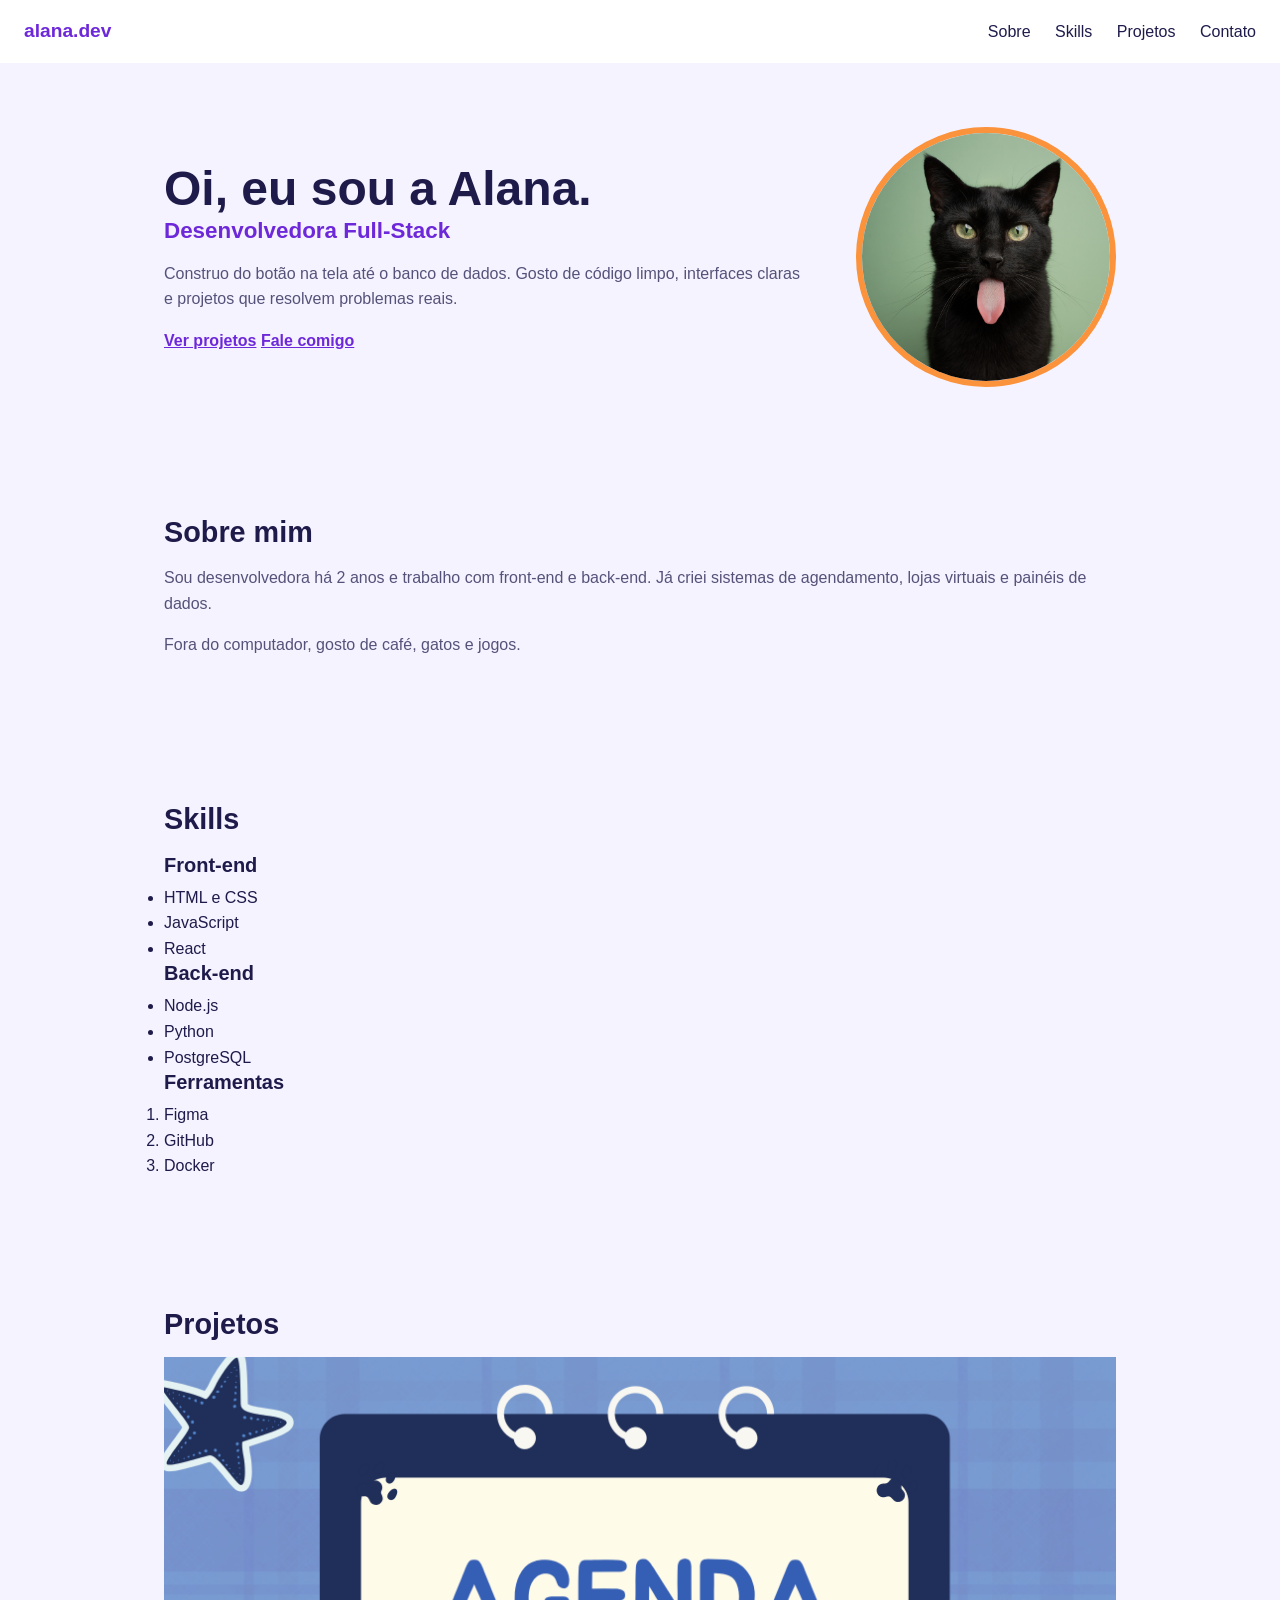
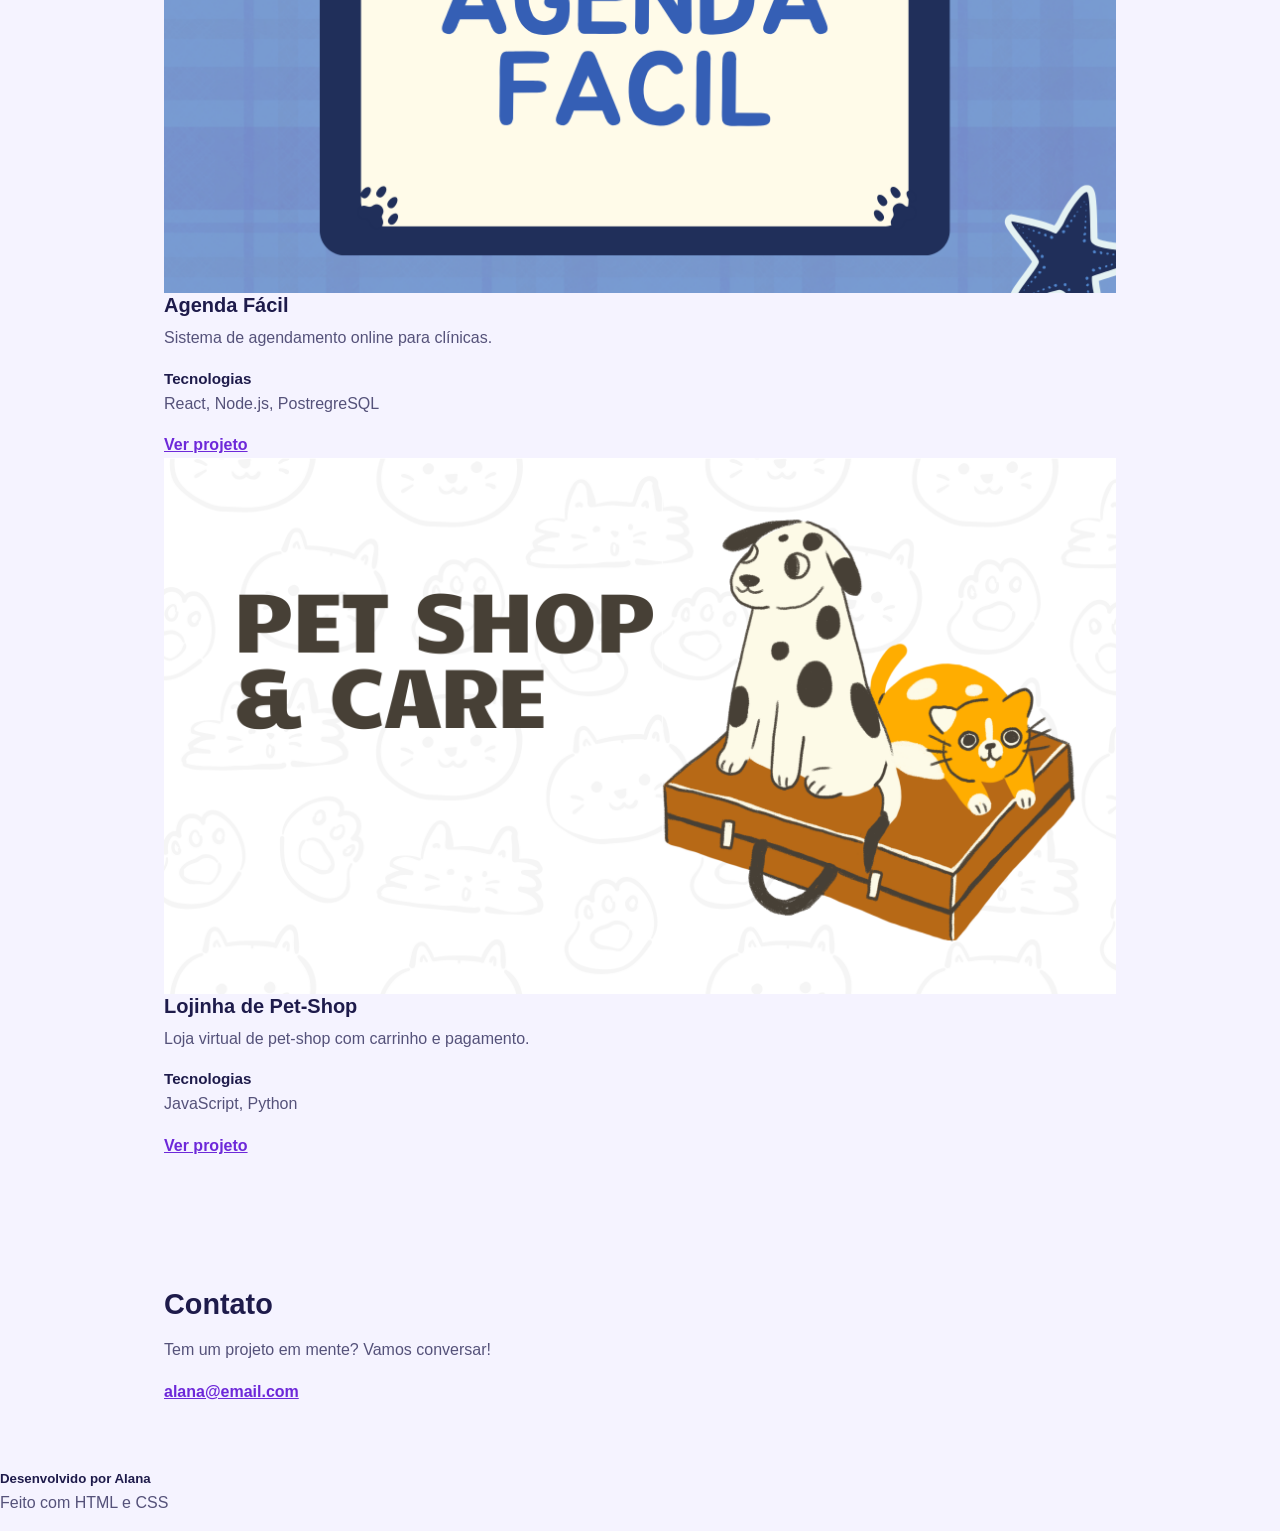
==== index.html @ ad45f24c "Add files via upload" ====
<!DOCTYPE html>
<html lang="pt-BR">
<head>
    <meta charset="UTF-8">
    <meta name="viewport" content="width=device-width, initial-scale=1.0">
    <title>Alana | Desenvolvedora Full-Stack</title>
    <link rel="stylesheet" href="style.css">
</head>
<body>
    <header class="topo">
        <a class="logo" href="#inicio">alana.dev</a>
        <nav>
            <a href="#sobre">Sobre</a>
            <a href="#skills">Skills</a>
            <a href="#projetos">Projetos</a>
            <a href="#contato">Contato</a>
        </nav>
    </header>

    <main>
        <section id="inicio" class="container hero">
            <div class="hero-texto">
                <h1>Oi, eu sou a Alana.</h1>
                <h2>Desenvolvedora Full-Stack</h2>
                <p>Construo do botão na tela até o banco de dados. Gosto de código limpo, interfaces claras e projetos que resolvem problemas reais.</p>
                <a class="botao" href="#projetos">Ver projetos</a>
                <a class="botao botao-claro" href="#contato">Fale comigo</a>
            </div>
            <img class="foto" src="imgs/gato.png" alt="Foto da Alana">
        </section>
        <section id="sobre" class="container">
            <h2>Sobre mim</h2>
            <p>Sou desenvolvedora há 2 anos e trabalho com front-end e back-end. 
                Já criei sistemas de agendamento, lojas virtuais e painéis de dados.</p>
            <p>Fora do computador, gosto de café, gatos e jogos.</p>
        </section>
        <section id="skills" class="container">
            <h2>Skills</h2>
            <div class="colunas">
                <div class="cartao">
                    <h3>Front-end</h3>
                    <ul>
                        <li>HTML e CSS</li>
                        <li>JavaScript</li>
                        <li>React</li>
                    </ul>
                </div>
                <div class="cartao">
                    <h3>Back-end</h3>
                    <ul>
                        <li>Node.js</li>
                        <li>Python</li>
                        <li>PostgreSQL</li>
                    </ul>
                </div>
                <div class="cartao">
                    <h3>Ferramentas</h3>
                    <ol>
                        <li>Figma</li>
                        <li>GitHub</li>
                        <li>Docker</li>
                    </ol>
                </div>
            </div>
        </section>
        <section id="projetos" class="container">
            <h2>Projetos</h2>
            <div class="colunas">
                <div class="cartao">
                    <img src="imgs/agenda-facil.png" alt="Imagem do projeto agenda fácil">
                    <h3>Agenda Fácil</h3>
                    <p>Sistema de agendamento online para clínicas.</p>
                    <h4>Tecnologias</h4>
                    <p>React, Node.js, PostregreSQL</p>
                    <a href="#">Ver projeto</a>
                </div>
                <div class="cartao">
                    <img src="imgs/pet-shop.png" alt="Imagem do projeto pet-shop">
                    <h3>Lojinha de Pet-Shop</h3>
                    <p>Loja virtual de pet-shop com carrinho e pagamento.</p>
                    <h4>Tecnologias</h4>
                    <p>JavaScript, Python</p>
                    <a href="#">Ver projeto</a>
                </div>
            </div>
        </section>
        <section id="contato" class="container">
            <h2>Contato</h2>
            <p>Tem um projeto em mente? Vamos conversar!</p>
            <a class="botao" href="mailto:alana@email.com">alana@email.com</a>
        </section>
        <footer class="rodape">
            <h5>Desenvolvido por Alana</h5>
            <p>Feito com HTML e CSS</p>
        </footer>
    </main> 
</body>
</html>
---- style.css ----
:root {
    --fundo: #f5f3ff;
    --superficie: #ffff;
    --texto: #1e1b4b;
    --texto-suave: #55527a;
    --primaria: #6d28d9;
    --primaria-escura: #5b21b6;
    --destaque: #fb923c;
    --raio: 16px;
    --sombra: 0 8px 24px rgba(109, 40, 217, 0.12);
}

* {
    box-sizing: border-box;
    margin: 0;
    padding: 0;
}

html {
    scroll-behavior: smooth;
}

body {
    background-color: var(--fundo);
    font-family: "Segoe UI", sans-serif;
    line-height: 1.6;
    color: var(--texto);
}

h1, h2, h3 {
    line-height: 1.2;
}

h1 {
    font-size: 3rem;
}

h2 {
    font-size: 1.8rem;
    margin-bottom: 1rem;
}

h3 {
    font-size: 1.25rem;
    margin-bottom: 0.5rem;
}

h4 {
    font-size: 0.95rem;
    margin-top: 0.75rem;
}

p {
    color: var(--texto-suave);
    margin-bottom: 1rem;
}

a {
    color: var(--primaria);
    font-weight: 600;
}

img {
    max-width: 100%;
    display: block;
}

.container {
    max-width: 1000px;
    margin: 0 auto;
    padding: 4rem 1.5rem;
}

.topo {
    display: flex;
    justify-content: space-between;
    align-items: center;
    padding: 1rem 1.5rem;
    background-color: var(--superficie);
    position: sticky;
    top: 0;
}

.logo {
    text-decoration: none;
    font-size: 1.2rem;
    font-weight: 700;
}

.topo nav a {
    text-decoration: none;
    margin-left: 1.25rem;
    color: var(--texto);
    font-weight: 500;
}

.topo nav a:hover {
    color: var(--primaria);
}

.hero {
    display: flex;
    align-items: center;
    gap: 3rem;
}

.hero h2 {
    color: var(--primaria);
    font-size: 1.4rem;
}

.foto {
    width: 260px;
    height: 260px;
    object-fit: cover;
    border-radius: 50%;
    border: 6px solid var(--destaque);
}
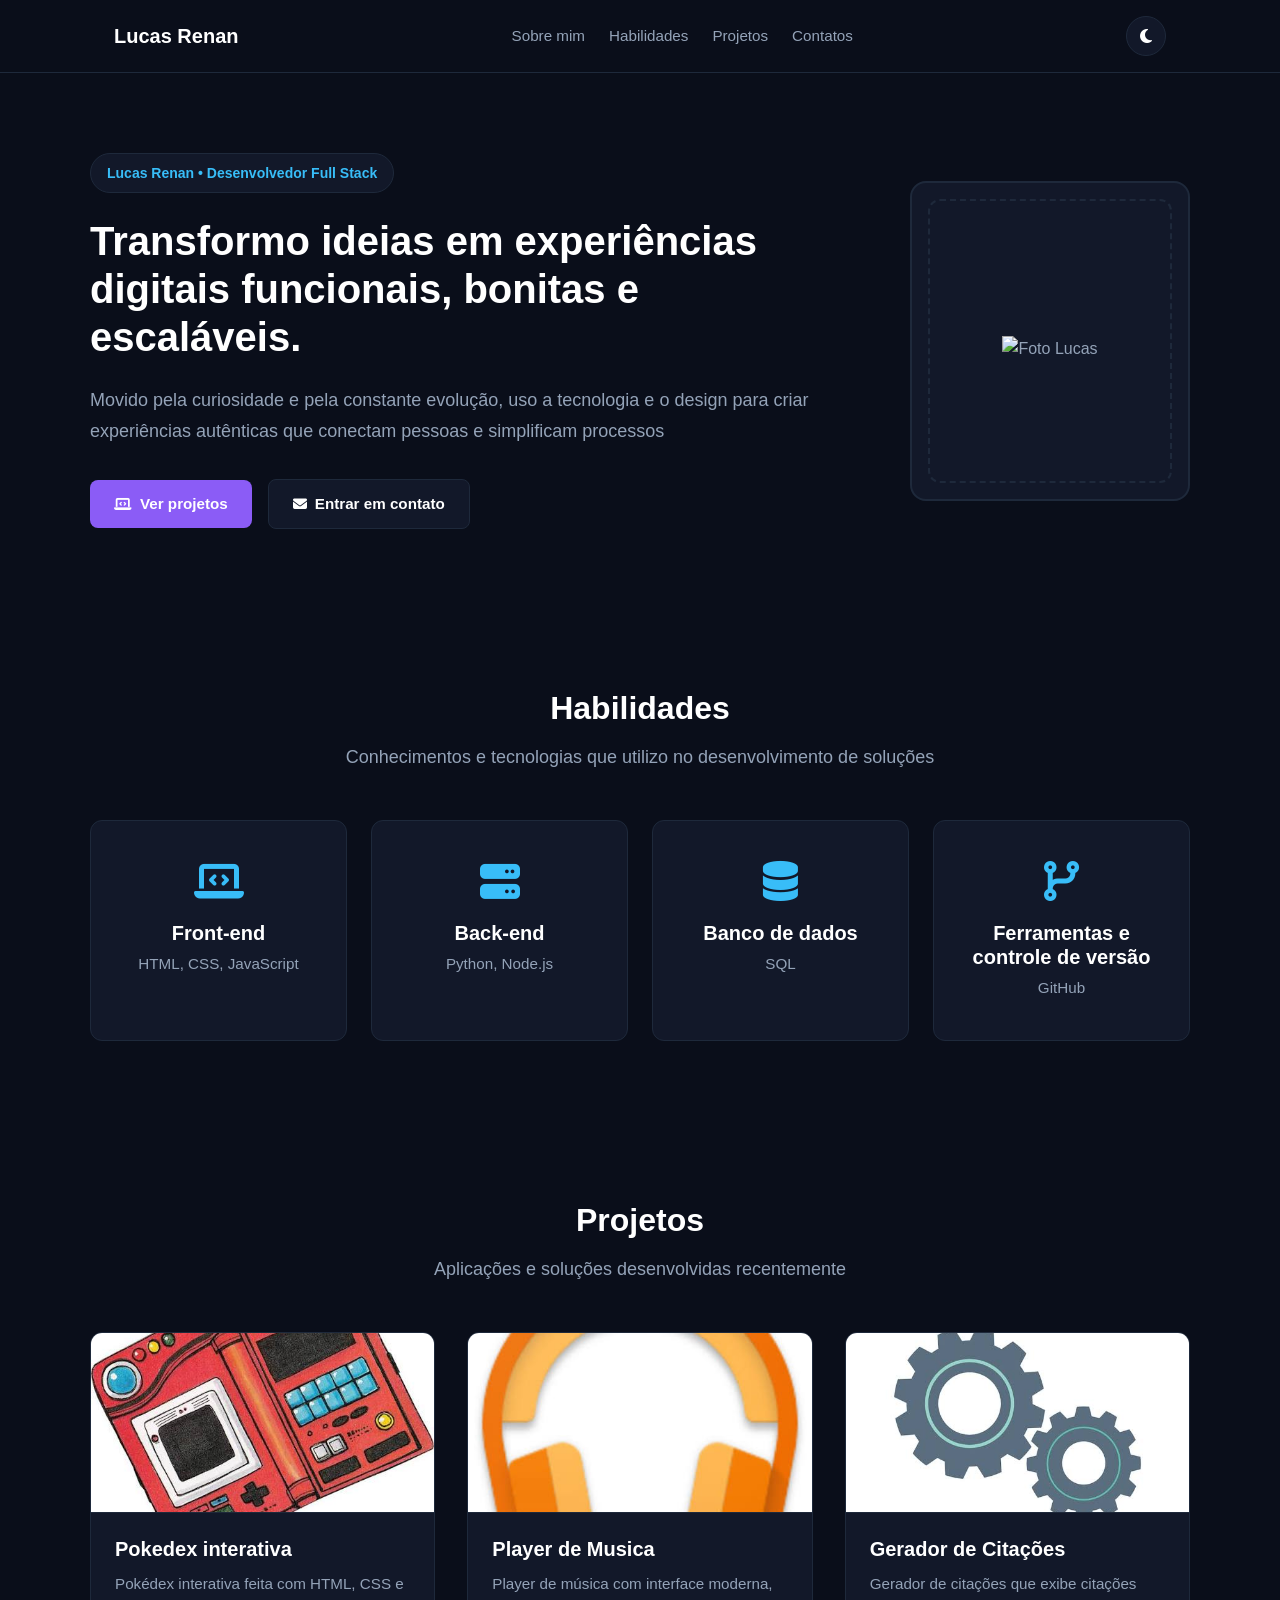
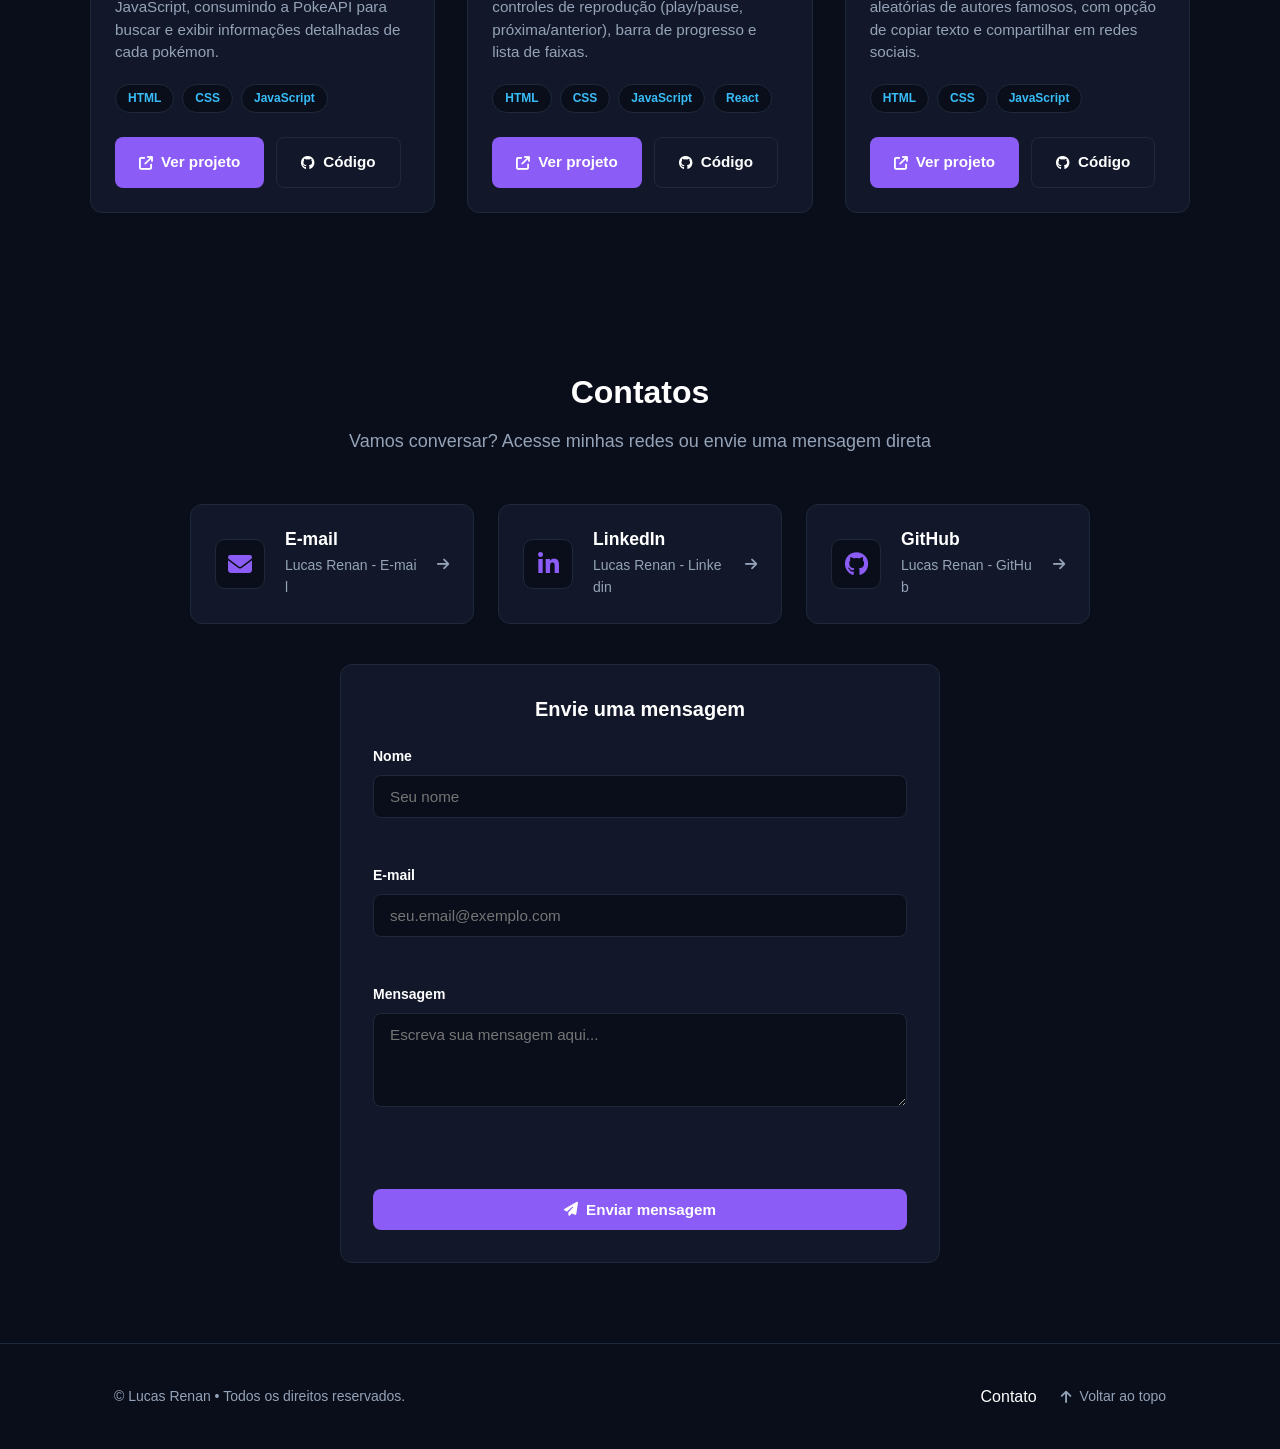
==== commit 3dd6b893: "Add files via upload" ====
--- a/index.html
+++ b/index.html
@@ -1,98 +1,234 @@
-<!DOCTYPE html>
-<html lang="pt-BR">
-<head>
-    <meta charset="UTF-8">
-    <meta name="viewport" content="width=device-width, initial-scale=1.0">
-    <title>Alana | Desenvolvedora Full-Stack</title>
-    <link rel="stylesheet" href="style.css">
-</head>
-<body>
-    <header class="topo">
-        <a class="logo" href="#inicio">alana.dev</a>
-        <nav>
-            <a href="#sobre">Sobre</a>
-            <a href="#skills">Skills</a>
-            <a href="#projetos">Projetos</a>
-            <a href="#contato">Contato</a>
-        </nav>
-    </header>
-
-    <main>
-        <section id="inicio" class="container hero">
-            <div class="hero-texto">
-                <h1>Oi, eu sou a Alana.</h1>
-                <h2>Desenvolvedora Full-Stack</h2>
-                <p>Construo do botão na tela até o banco de dados. Gosto de código limpo, interfaces claras e projetos que resolvem problemas reais.</p>
-                <a class="botao" href="#projetos">Ver projetos</a>
-                <a class="botao botao-claro" href="#contato">Fale comigo</a>
-            </div>
-            <img class="foto" src="imgs/gato.png" alt="Foto da Alana">
-        </section>
-        <section id="sobre" class="container">
-            <h2>Sobre mim</h2>
-            <p>Sou desenvolvedora há 2 anos e trabalho com front-end e back-end. 
-                Já criei sistemas de agendamento, lojas virtuais e painéis de dados.</p>
-            <p>Fora do computador, gosto de café, gatos e jogos.</p>
-        </section>
-        <section id="skills" class="container">
-            <h2>Skills</h2>
-            <div class="colunas">
-                <div class="cartao">
-                    <h3>Front-end</h3>
-                    <ul>
-                        <li>HTML e CSS</li>
-                        <li>JavaScript</li>
-                        <li>React</li>
-                    </ul>
-                </div>
-                <div class="cartao">
-                    <h3>Back-end</h3>
-                    <ul>
-                        <li>Node.js</li>
-                        <li>Python</li>
-                        <li>PostgreSQL</li>
-                    </ul>
-                </div>
-                <div class="cartao">
-                    <h3>Ferramentas</h3>
-                    <ol>
-                        <li>Figma</li>
-                        <li>GitHub</li>
-                        <li>Docker</li>
-                    </ol>
-                </div>
-            </div>
-        </section>
-        <section id="projetos" class="container">
-            <h2>Projetos</h2>
-            <div class="colunas">
-                <div class="cartao">
-                    <img src="imgs/agenda-facil.png" alt="Imagem do projeto agenda fácil">
-                    <h3>Agenda Fácil</h3>
-                    <p>Sistema de agendamento online para clínicas.</p>
-                    <h4>Tecnologias</h4>
-                    <p>React, Node.js, PostregreSQL</p>
-                    <a href="#">Ver projeto</a>
-                </div>
-                <div class="cartao">
-                    <img src="imgs/pet-shop.png" alt="Imagem do projeto pet-shop">
-                    <h3>Lojinha de Pet-Shop</h3>
-                    <p>Loja virtual de pet-shop com carrinho e pagamento.</p>
-                    <h4>Tecnologias</h4>
-                    <p>JavaScript, Python</p>
-                    <a href="#">Ver projeto</a>
-                </div>
-            </div>
-        </section>
-        <section id="contato" class="container">
-            <h2>Contato</h2>
-            <p>Tem um projeto em mente? Vamos conversar!</p>
-            <a class="botao" href="mailto:alana@email.com">alana@email.com</a>
-        </section>
-        <footer class="rodape">
-            <h5>Desenvolvido por Alana</h5>
-            <p>Feito com HTML e CSS</p>
-        </footer>
-    </main> 
-</body>
+<!DOCTYPE html>
+<html lang="pt-BR">
+
+<head>
+    <meta charset="UTF-8">
+    <meta name="viewport" content="width=device-width, initial-scale=1.0">
+    <title>Lucas Renan | Portfólio</title>
+
+    <!-- Fontes do Google: Space Grotesk (títulos) e Inter (textos) -->
+    <link rel="preconnect" href="https://fonts.googleapis.com">
+    <link rel="preconnect" href="https://fonts.gstatic.com" crossorigin>
+    <link
+        href="https://fonts.googleapis.com/css2?family=Inter:wght@400;500;600;700&family=Space+Grotesk:wght@500;600;700&display=swap"
+        rel="stylesheet">
+
+    <!-- Ícones do Font Awesome -->
+    <link rel="stylesheet" href="https://cdnjs.cloudflare.com/ajax/libs/font-awesome/6.5.1/css/all.min.css">
+
+    <!-- Folha de estilos -->
+    <link rel="stylesheet" href="style.css">
+</head>
+
+<body>
+    <!-- Cabeçalho fixo com navegação -->
+    <header class="cabecalho">
+        <nav class="navegacao container">
+            <a href="#" class="logo-link">Lucas Renan</a>
+
+            <div class="menu-navegacao" id="menu-navegacao">
+                <ul class="lista-links">
+                    <li><a href="#sobre-mim" class="item-link">Sobre mim</a></li>
+                    <li><a href="#habilidades" class="item-link">Habilidades</a></li>
+                    <li><a href="#projetos" class="item-link">Projetos</a></li>
+                    <li><a href="#contatos" class="item-link">Contatos</a></li>
+                </ul>
+            </div>
+
+            <div class="controles-cabecalho">
+                <!-- Botão de alternar tema claro e escuro -->
+                <button id="botao-tema" class="botao-tema" aria-label="Alternar tema">
+                    <i class="fa-solid fa-moon icone-tema"></i>
+                </button>
+
+                <!-- Botão de menu para celular -->
+                <button id="botao-menu" class="botao-menu" aria-label="Abrir menu de navegação">
+                    <i class="fa-solid fa-bars icone-menu"></i>
+                </button>
+            </div>
+        </nav>
+    </header>
+
+    <!-- Conteúdo principal da página -->
+    <main class="conteudo-principal">
+        <!-- Seção Sobre mim (com a frase principal no topo) -->
+        <section id="sobre-mim" class="secao container">
+            <div class="apresentacao">
+                <div class="apresentacao-texto">
+                    <span class="etiqueta-area">Lucas Renan &bull; Desenvolvedor Full Stack</span>
+                    <h1 class="titulo-principal">Transformo ideias em experiências digitais funcionais, bonitas e
+                        escaláveis.</h1>
+                    <p class="apresentacao-descricao">Movido pela curiosidade e pela constante evolução, uso a
+                        tecnologia e o design para criar experiências autênticas que conectam pessoas e simplificam
+                        processos</p>
+
+                    <div class="grupo-botoes">
+                        <a href="#projetos" class="botao botao-primario">
+                            <i class="fa-solid fa-laptop-code icone-botao"></i>
+                            Ver projetos
+                        </a>
+                        <a href="#contatos" class="botao botao-secundario">
+                            <i class="fa-solid fa-envelope icone-botao"></i>
+                            Entrar em contato
+                        </a>
+                    </div>
+                </div>
+
+                <div class="apresentacao-visual">
+                    <div class="moldura-foto">
+                        <div class="foto-placeholder">
+                            <i class=""></i>
+                            <img class="foto" src="img/eu.jpg" alt="Foto Lucas" />
+                        </div>
+                    </div>
+                </div>
+            </div>
+        </section>
+
+        <!-- Seção Habilidades -->
+        <section id="habilidades" class="secao container">
+            <div class="cabecalho-secao">
+                <h2 class="titulo-secao">Habilidades</h2>
+                <p class="subtitulo-secao">Conhecimentos e tecnologias que utilizo no desenvolvimento de soluções</p>
+            </div>
+
+            <div class="grade-habilidades">
+                <article class="cartao-habilidade">
+                    <i class="fa-solid fa-laptop-code icone-habilidade"></i>
+                    <h3 class="titulo-habilidade">Front-end</h3>
+                    <p class="descricao-habilidade">HTML, CSS, JavaScript</p>
+                </article>
+
+                <article class="cartao-habilidade">
+                    <i class="fa-solid fa-server icone-habilidade"></i>
+                    <h3 class="titulo-habilidade">Back-end</h3>
+                    <p class="descricao-habilidade">Python, Node.js</p>
+                </article>
+
+                <article class="cartao-habilidade">
+                    <i class="fa-solid fa-database icone-habilidade"></i>
+                    <h3 class="titulo-habilidade">Banco de dados</h3>
+                    <p class="descricao-habilidade">SQL</p>
+                </article>
+
+                <article class="cartao-habilidade">
+                    <i class="fa-solid fa-code-branch icone-habilidade"></i>
+                    <h3 class="titulo-habilidade">Ferramentas e controle de versão</h3>
+                    <p class="descricao-habilidade">GitHub</p>
+                </article>
+            </div>
+        </section>
+
+        <!-- Seção Projetos -->
+        <section id="projetos" class="secao container">
+            <div class="cabecalho-secao">
+                <h2 class="titulo-secao">Projetos</h2>
+                <p class="subtitulo-secao">Aplicações e soluções desenvolvidas recentemente</p>
+            </div>
+
+            <!-- Grade de projetos preenchida dinamicamente pelo JavaScript -->
+            <div class="grade-projetos" id="grade-projetos"></div>
+        </section>
+
+        <!-- Seção Contatos -->
+        <section id="contatos" class="secao container">
+            <div class="cabecalho-secao">
+                <h2 class="titulo-secao">Contatos</h2>
+                <p class="subtitulo-secao">Vamos conversar? Acesse minhas redes ou envie uma mensagem direta</p>
+            </div>
+
+            <!-- Cartões com links de contato -->
+            <div class="grade-contatos">
+                <!-- E-mail -->
+                <a href="lucasrenanrp@gmail.com" class="cartao-contato">
+                    <div class="icone-contato">
+                        <i class="fa-solid fa-envelope"></i>
+                    </div>
+                    <div class="info-contato">
+                        <h3 class="titulo-contato">E-mail</h3>
+                        <p class="texto-contato">Lucas Renan - E-mail</p>
+                    </div>
+                    <i class="fa-solid fa-arrow-right seta-contato"></i>
+                </a>
+
+                <!-- LinkedIn -->
+                <a href="https://www.linkedin.com/in/lucas-renan-801167367/" target="_blank" rel="noopener noreferrer"
+                    class="cartao-contato">
+                    <div class="icone-contato">
+                        <i class="fa-brands fa-linkedin-in"></i>
+                    </div>
+                    <div class="info-contato">
+                        <h3 class="titulo-contato">LinkedIn</h3>
+                        <p class="texto-contato">Lucas Renan - Linkedin</p>
+                    </div>
+                    <i class="fa-solid fa-arrow-right seta-contato"></i>
+                </a>
+
+                <!-- GitHub -->
+                <a href="https://github.com/lucasrenanrp" target="_blank" rel="noopener noreferrer"
+                    class="cartao-contato">
+                    <div class="icone-contato">
+                        <i class="fa-brands fa-github"></i>
+                    </div>
+                    <div class="info-contato">
+                        <h3 class="titulo-contato">GitHub</h3>
+                        <p class="texto-contato">Lucas Renan - GitHub</p>
+                    </div>
+                    <i class="fa-solid fa-arrow-right seta-contato"></i>
+                </a>
+            </div>
+
+            <!-- Formulário de contato com validação no JavaScript -->
+            <form id="formulario-contato" class="formulario-contato" novalidate>
+                <h3 class="titulo-formulario">Envie uma mensagem</h3>
+
+                <div class="campo-grupo">
+                    <label for="campo-nome" class="rotulo-campo">Nome</label>
+                    <input type="text" id="campo-nome" class="campo-texto" placeholder="Seu nome" minlength="3" required>
+                    <span id="erro-nome" class="texto-erro"></span>
+                </div>
+
+                <div class="campo-grupo">
+                    <label for="campo-email" class="rotulo-campo">E-mail</label>
+                    <input type="email" id="campo-email" class="campo-texto" placeholder="seu.email@exemplo.com"
+                        required>
+                    <span id="erro-email" class="texto-erro"></span>
+                </div>
+
+                <div class="campo-grupo">
+                    <label for="campo-mensagem" class="rotulo-campo">Mensagem</label>
+                    <textarea id="campo-mensagem" class="campo-texto campo-textarea" rows="4"
+                        placeholder="Escreva sua mensagem aqui..." required></textarea>
+                    <span id="erro-mensagem" class="texto-erro"></span>
+                </div>
+
+                <!-- Mensagem de status geral da validação -->
+                <p id="mensagem-status" class="mensagem-status" aria-live="polite"></p>
+
+                <button type="submit" class="botao botao-primario botao-enviar">
+                    <i class="fa-solid fa-paper-plane icone-botao"></i>
+                    Enviar mensagem
+                </button>
+            </form>
+        </section>
+    </main>
+
+    <!-- Rodapé -->
+    <footer class="rodape">
+        <div class="container rodape-conteudo">
+            <p class="rodape-texto">&copy; Lucas Renan &bull; Todos os direitos reservados.</p>
+            <div class="rodape-links">
+                <a href="#contatos" class="rodape-link">Contato</a>
+                <a href="#sobre-mim" class="link-topo" aria-label="Voltar ao início">
+                    <i class="fa-solid fa-arrow-up"></i>
+                    <span>Voltar ao topo</span>
+                </a>
+            </div>
+        </div>
+    </footer>
+
+    <!-- Arquivo de script -->
+    <script src="script.js"></script>
+</body>
+
 </html>
--- a/style.css
+++ b/style.css
@@ -1,118 +1,812 @@
-:root {
-    --fundo: #f5f3ff;
-    --superficie: #ffff;
-    --texto: #1e1b4b;
-    --texto-suave: #55527a;
-    --primaria: #6d28d9;
-    --primaria-escura: #5b21b6;
-    --destaque: #fb923c;
-    --raio: 16px;
-    --sombra: 0 8px 24px rgba(109, 40, 217, 0.12);
-}
-
-* {
-    box-sizing: border-box;
-    margin: 0;
-    padding: 0;
-}
-
-html {
-    scroll-behavior: smooth;
-}
-
-body {
-    background-color: var(--fundo);
-    font-family: "Segoe UI", sans-serif;
-    line-height: 1.6;
-    color: var(--texto);
-}
-
-h1, h2, h3 {
-    line-height: 1.2;
-}
-
-h1 {
-    font-size: 3rem;
-}
-
-h2 {
-    font-size: 1.8rem;
-    margin-bottom: 1rem;
-}
-
-h3 {
-    font-size: 1.25rem;
-    margin-bottom: 0.5rem;
-}
-
-h4 {
-    font-size: 0.95rem;
-    margin-top: 0.75rem;
-}
-
-p {
-    color: var(--texto-suave);
-    margin-bottom: 1rem;
-}
-
-a {
-    color: var(--primaria);
-    font-weight: 600;
-}
-
-img {
-    max-width: 100%;
-    display: block;
-}
-
-.container {
-    max-width: 1000px;
-    margin: 0 auto;
-    padding: 4rem 1.5rem;
-}
-
-.topo {
-    display: flex;
-    justify-content: space-between;
-    align-items: center;
-    padding: 1rem 1.5rem;
-    background-color: var(--superficie);
-    position: sticky;
-    top: 0;
-}
-
-.logo {
-    text-decoration: none;
-    font-size: 1.2rem;
-    font-weight: 700;
-}
-
-.topo nav a {
-    text-decoration: none;
-    margin-left: 1.25rem;
-    color: var(--texto);
-    font-weight: 500;
-}
-
-.topo nav a:hover {
-    color: var(--primaria);
-}
-
-.hero {
-    display: flex;
-    align-items: center;
-    gap: 3rem;
-}
-
-.hero h2 {
-    color: var(--primaria);
-    font-size: 1.4rem;
-}
-
-.foto {
-    width: 260px;
-    height: 260px;
-    object-fit: cover;
-    border-radius: 50%;
-    border: 6px solid var(--destaque);
+/* ==========================================================================
+   1. VARIÁVEIS E TEMAS (DESIGN SYSTEM)
+   ========================================================================== */
+
+:root {
+    /* Cores no modo escuro (padrão) - Base: Azul-marinho, Roxo e Branco */
+    --cor-fundo: #0a0e1a;
+    --cor-fundo-cartao: #121829;
+    --cor-borda: #1e293b;
+    --cor-primaria: #8b5cf6;
+    --cor-secundaria: #38bdf8;
+    --cor-texto-principal: #ffffff;
+    --cor-texto-secundario: #94a3b8;
+
+    /* Fontes do Google Fonts */
+    --fonte-titulos: 'Space Grotesk', sans-serif;
+    --fonte-textos: 'Inter', sans-serif;
+
+    /* Largura do container principal */
+    --largura-container: 1100px;
+}
+
+/* Cores no modo claro (ativado via classe no body) */
+body.modo-claro {
+    --cor-fundo: #f0f4f9;
+    --cor-fundo-cartao: #ffffff;
+    --cor-borda: #cbd5e1;
+    --cor-primaria: #6d28d9;
+    --cor-secundaria: #1e40af;
+    --cor-texto-principal: #0f172a;
+    --cor-texto-secundario: #475569;
+}
+
+/* ==========================================================================
+   2. RESET E ESTILOS GLOBAIS
+   ========================================================================== */
+
+* {
+    margin: 0;
+    padding: 0;
+    box-sizing: border-box;
+}
+
+body {
+    background-color: var(--cor-fundo);
+    color: var(--cor-texto-principal);
+    font-family: var(--fonte-textos);
+    font-size: 16px;
+    line-height: 1.6;
+}
+
+h1,
+h2,
+h3 {
+    color: var(--cor-texto-principal);
+    font-family: var(--fonte-titulos);
+    line-height: 1.2;
+}
+
+h1 {
+    font-size: 2.5rem;
+    margin-bottom: 1.5rem;
+}
+
+h2 {
+    font-size: 2rem;
+    margin-bottom: 1rem;
+}
+
+p {
+    color: var(--cor-texto-secundario);
+    font-size: 1rem;
+}
+
+a {
+    color: inherit;
+    text-decoration: none;
+}
+
+ul {
+    list-style: none;
+}
+
+button {
+    background: none;
+    border: none;
+    color: inherit;
+    cursor: pointer;
+    font-family: inherit;
+}
+
+/* ==========================================================================
+   3. ESTRUTURA E CONTAINER
+   ========================================================================== */
+
+/* Container para limitar a largura e centralizar o conteúdo */
+.container {
+    margin: 0 auto;
+    max-width: var(--largura-container);
+    padding: 0 1.5rem;
+    width: 100%;
+}
+
+/* Espaçamento vertical padrão para as seções */
+.secao {
+    padding: 5rem 0;
+}
+
+.bloco-conteudo {
+    margin-top: 1.5rem;
+}
+
+/* ==========================================================================
+   4. CABEÇALHO E NAVEGAÇÃO
+   ========================================================================== */
+
+.cabecalho {
+    background-color: var(--cor-fundo);
+    border-bottom: 1px solid var(--cor-borda);
+    padding: 1rem 0;
+    position: sticky;
+    top: 0;
+    width: 100%;
+    z-index: 100;
+}
+
+.navegacao {
+    align-items: center;
+    display: flex;
+    justify-content: space-between;
+    position: relative;
+}
+
+.logo-link {
+    color: var(--cor-texto-principal);
+    font-family: var(--fonte-titulos);
+    font-size: 1.25rem;
+    font-weight: 700;
+}
+
+.menu-navegacao {
+    align-items: center;
+    display: flex;
+}
+
+.lista-links {
+    align-items: center;
+    display: flex;
+    gap: 1.5rem;
+}
+
+.item-link {
+    color: var(--cor-texto-secundario);
+    font-size: 0.95rem;
+    font-weight: 500;
+}
+
+.controles-cabecalho {
+    align-items: center;
+    display: flex;
+    gap: 0.75rem;
+}
+
+.botao-tema,
+.botao-menu {
+    align-items: center;
+    background-color: var(--cor-fundo-cartao);
+    border: 1px solid var(--cor-borda);
+    border-radius: 50%;
+    color: var(--cor-texto-principal);
+    display: flex;
+    height: 40px;
+    justify-content: center;
+    width: 40px;
+}
+
+.botao-menu {
+    display: none;
+}
+
+.icone-tema,
+.icone-menu {
+    font-size: 1rem;
+}
+
+/* Responsividade do cabeçalho para telas menores */
+@media (max-width: 768px) {
+    .botao-menu {
+        display: flex;
+    }
+
+    .menu-navegacao {
+        background-color: var(--cor-fundo);
+        border-bottom: 1px solid var(--cor-borda);
+        display: none;
+        left: 0;
+        padding: 1.5rem 0;
+        position: absolute;
+        top: 100%;
+        width: 100%;
+    }
+
+    .menu-navegacao.menu-aberto {
+        display: block;
+    }
+
+    .lista-links {
+        flex-direction: column;
+        gap: 1.25rem;
+        text-align: center;
+    }
+
+    .item-link {
+        font-size: 1rem;
+    }
+}
+
+/* ==========================================================================
+   5. SEÇÃO SOBRE MIM
+   ========================================================================== */
+
+.apresentacao {
+    align-items: center;
+    display: flex;
+    gap: 4rem;
+    justify-content: space-between;
+}
+
+.apresentacao-texto {
+    flex: 1;
+}
+
+.etiqueta-area {
+    background-color: var(--cor-fundo-cartao);
+    border: 1px solid var(--cor-borda);
+    border-radius: 20px;
+    color: var(--cor-secundaria);
+    display: inline-block;
+    font-size: 0.875rem;
+    font-weight: 600;
+    margin-bottom: 1.5rem;
+    padding: 0.5rem 1rem;
+}
+
+.apresentacao-descricao {
+    font-size: 1.125rem;
+    line-height: 1.7;
+    margin-bottom: 2rem;
+}
+
+.grupo-botoes {
+    align-items: center;
+    display: flex;
+    flex-wrap: wrap;
+    gap: 1rem;
+}
+
+.botao {
+    align-items: center;
+    border-radius: 8px;
+    display: inline-flex;
+    font-size: 0.95rem;
+    font-weight: 600;
+    justify-content: center;
+    padding: 0.75rem 1.5rem;
+    text-align: center;
+}
+
+.botao-primario {
+    background-color: var(--cor-primaria);
+    color: #ffffff;
+}
+
+.botao-secundario {
+    background-color: var(--cor-fundo-cartao);
+    border: 1px solid var(--cor-borda);
+    color: var(--cor-texto-principal);
+}
+
+.apresentacao-visual {
+    align-items: center;
+    display: flex;
+    justify-content: center;
+}
+
+.moldura-foto {
+    background-color: var(--cor-fundo-cartao);
+    border: 2px solid var(--cor-borda);
+    border-radius: 16px;
+    height: 320px;
+    padding: 1rem;
+    width: 280px;
+}
+
+.foto-placeholder {
+    align-items: center;
+    border: 2px dashed var(--cor-borda);
+    border-radius: 12px;
+    color: var(--cor-texto-secundario);
+    display: flex;
+    flex-direction: column;
+    gap: 1rem;
+    height: 100%;
+    justify-content: center;
+    width: 100%;
+}
+
+.icone-avatar {
+    color: var(--cor-primaria);
+    font-size: 3rem;
+}
+
+/* Responsividade da seção Sobre mim para telas menores */
+@media (max-width: 768px) {
+    .apresentacao {
+        flex-direction: column-reverse;
+        gap: 2.5rem;
+        text-align: center;
+    }
+
+    .etiqueta-area {
+        margin: 0 auto 1.5rem auto;
+    }
+
+    .grupo-botoes {
+        justify-content: center;
+    }
+
+    .moldura-foto {
+        height: 240px;
+        width: 220px;
+    }
+}
+
+/* ==========================================================================
+   6. SEÇÃO HABILIDADES
+   ========================================================================== */
+
+.cabecalho-secao {
+    margin-bottom: 3rem;
+    text-align: center;
+}
+
+.subtitulo-secao {
+    color: var(--cor-texto-secundario);
+    font-size: 1.125rem;
+}
+
+.grade-habilidades {
+    display: grid;
+    gap: 1.5rem;
+    grid-template-columns: repeat(auto-fit, minmax(220px, 1fr));
+}
+
+.cartao-habilidade {
+    background-color: var(--cor-fundo-cartao);
+    border: 1px solid var(--cor-borda);
+    border-radius: 12px;
+    padding: 2.5rem 1.5rem;
+    text-align: center;
+}
+
+.icone-habilidade {
+    color: var(--cor-secundaria);
+    font-size: 2.5rem;
+    margin-bottom: 1.25rem;
+}
+
+.titulo-habilidade {
+    color: var(--cor-texto-principal);
+    font-size: 1.25rem;
+    margin-bottom: 0.5rem;
+}
+
+.descricao-habilidade {
+    color: var(--cor-texto-secundario);
+    font-size: 0.95rem;
+    line-height: 1.5;
+}
+
+/* Responsividade da seção Habilidades para telas menores */
+@media (max-width: 768px) {
+    .cabecalho-secao {
+        margin-bottom: 2rem;
+    }
+
+    .grade-habilidades {
+        gap: 1rem;
+        grid-template-columns: 1fr;
+    }
+}
+
+/* ==========================================================================
+   7. SEÇÃO PROJETOS
+   ========================================================================== */
+
+.grade-projetos {
+    display: grid;
+    gap: 2rem;
+    grid-template-columns: repeat(auto-fit, minmax(300px, 1fr));
+}
+
+.cartao-projeto {
+    background-color: var(--cor-fundo-cartao);
+    border: 1px solid var(--cor-borda);
+    border-radius: 12px;
+    display: flex;
+    flex-direction: column;
+    overflow: hidden;
+}
+
+.previa-projeto {
+    align-items: center;
+    background-color: var(--cor-fundo);
+    border-bottom: 1px solid var(--cor-borda);
+    color: var(--cor-texto-secundario);
+    display: flex;
+    flex-direction: column;
+    font-size: 0.875rem;
+    gap: 0.5rem;
+    height: 180px;
+    justify-content: center;
+}
+
+.imagem-projeto {
+    border-bottom: 1px solid var(--cor-borda);
+    display: block;
+    height: 180px;
+    object-fit: cover;
+    width: 100%;
+}
+
+.icone-previa {
+    color: var(--cor-primaria);
+    font-size: 2.25rem;
+}
+
+.conteudo-projeto {
+    display: flex;
+    flex: 1;
+    flex-direction: column;
+    padding: 1.5rem;
+}
+
+.titulo-projeto {
+    color: var(--cor-texto-principal);
+    font-size: 1.25rem;
+    margin-bottom: 0.75rem;
+}
+
+.descricao-projeto {
+    color: var(--cor-texto-secundario);
+    flex: 1;
+    font-size: 0.95rem;
+    line-height: 1.5;
+    margin-bottom: 1.25rem;
+}
+
+.lista-tecnologias {
+    display: flex;
+    flex-wrap: wrap;
+    gap: 0.5rem;
+    margin-bottom: 1.5rem;
+}
+
+.tag-tecnologia {
+    background-color: var(--cor-fundo);
+    border: 1px solid var(--cor-borda);
+    border-radius: 20px;
+    color: var(--cor-secundaria);
+    font-size: 0.75rem;
+    font-weight: 600;
+    padding: 0.25rem 0.75rem;
+}
+
+.acoes-projeto {
+    display: flex;
+    gap: 0.75rem;
+}
+
+.icone-botao {
+    font-size: 0.875rem;
+    margin-right: 0.5rem;
+}
+
+/* Responsividade da seção Projetos para telas menores */
+@media (max-width: 768px) {
+    .grade-projetos {
+        gap: 1.5rem;
+        grid-template-columns: 1fr;
+    }
+
+    .acoes-projeto {
+        flex-direction: column;
+    }
+}
+
+/* ==========================================================================
+   8. SEÇÃO CONTATOS
+   ========================================================================== */
+
+.grade-contatos {
+    display: grid;
+    gap: 1.5rem;
+    grid-template-columns: repeat(auto-fit, minmax(280px, 1fr));
+    margin: 0 auto;
+    max-width: 900px;
+}
+
+.cartao-contato {
+    align-items: center;
+    background-color: var(--cor-fundo-cartao);
+    border: 1px solid var(--cor-borda);
+    border-radius: 12px;
+    display: flex;
+    gap: 1.25rem;
+    padding: 1.5rem;
+}
+
+.icone-contato {
+    align-items: center;
+    background-color: var(--cor-fundo);
+    border: 1px solid var(--cor-borda);
+    border-radius: 10px;
+    color: var(--cor-primaria);
+    display: flex;
+    font-size: 1.5rem;
+    height: 50px;
+    justify-content: center;
+    width: 50px;
+}
+
+.info-contato {
+    flex: 1;
+}
+
+.titulo-contato {
+    color: var(--cor-texto-principal);
+    font-size: 1.1rem;
+    margin-bottom: 0.25rem;
+}
+
+.texto-contato {
+    color: var(--cor-texto-secundario);
+    font-size: 0.875rem;
+    word-break: break-all;
+}
+
+.seta-contato {
+    color: var(--cor-texto-secundario);
+    font-size: 0.875rem;
+}
+
+.formulario-contato {
+    background-color: var(--cor-fundo-cartao);
+    border: 1px solid var(--cor-borda);
+    border-radius: 12px;
+    margin: 2.5rem auto 0 auto;
+    max-width: 600px;
+    padding: 2rem;
+}
+
+.titulo-formulario {
+    color: var(--cor-texto-principal);
+    font-size: 1.25rem;
+    margin-bottom: 1.5rem;
+    text-align: center;
+}
+
+.campo-grupo {
+    display: flex;
+    flex-direction: column;
+    gap: 0.5rem;
+    margin-bottom: 1.25rem;
+}
+
+.rotulo-campo {
+    color: var(--cor-texto-principal);
+    font-size: 0.875rem;
+    font-weight: 600;
+}
+
+.campo-texto {
+    background-color: var(--cor-fundo);
+    border: 1px solid var(--cor-borda);
+    border-radius: 8px;
+    color: var(--cor-texto-principal);
+    font-family: inherit;
+    font-size: 0.95rem;
+    padding: 0.75rem 1rem;
+    width: 100%;
+}
+
+.campo-textarea {
+    resize: vertical;
+}
+
+.campo-texto:focus {
+    border-color: var(--cor-primaria);
+    outline: none;
+}
+
+.campo-texto.campo-invalido {
+    border-color: #ef4444;
+}
+
+.texto-erro {
+    color: #ef4444;
+    display: block;
+    font-size: 0.8125rem;
+    min-height: 1.1rem;
+    text-align: left;
+}
+
+.mensagem-status {
+    font-size: 0.875rem;
+    margin-bottom: 1rem;
+    min-height: 1.25rem;
+    text-align: center;
+}
+
+.status-erro {
+    color: #ef4444;
+}
+
+.status-sucesso {
+    color: #10b981;
+}
+
+.botao-enviar {
+    width: 100%;
+}
+
+/* Responsividade da seção Contatos para telas menores */
+@media (max-width: 768px) {
+    .grade-contatos {
+        gap: 1rem;
+        grid-template-columns: 1fr;
+    }
+
+    .formulario-contato {
+        padding: 1.5rem 1rem;
+    }
+}
+
+/* ==========================================================================
+   9. RODAPÉ
+   ========================================================================== */
+
+.rodape {
+    background-color: var(--cor-fundo);
+    border-top: 1px solid var(--cor-borda);
+    padding: 2.5rem 0;
+}
+
+.rodape-conteudo {
+    align-items: center;
+    display: flex;
+    justify-content: space-between;
+}
+
+.rodape-texto {
+    color: var(--cor-texto-secundario);
+    font-size: 0.875rem;
+}
+
+.rodape-links {
+    align-items: center;
+    display: flex;
+    gap: 1.5rem;
+}
+
+.link-topo {
+    align-items: center;
+    color: var(--cor-texto-secundario);
+    display: flex;
+    font-size: 0.875rem;
+    gap: 0.5rem;
+}
+
+/* Responsividade do rodapé para telas menores */
+@media (max-width: 768px) {
+    .rodape-conteudo {
+        flex-direction: column;
+        gap: 1rem;
+        text-align: center;
+    }
+}
+
+/* ==========================================================================
+   10. TRANSIÇÕES E EFEITOS DE HOVER
+   (Todos os efeitos de transição e hover agrupados aqui)
+   ========================================================================== */
+
+body {
+    transition: background-color 0.3s ease, color 0.3s ease;
+}
+
+a {
+    transition: color 0.2s ease;
+}
+
+button {
+    transition: opacity 0.2s ease, transform 0.2s ease;
+}
+
+a:hover {
+    color: var(--cor-primaria);
+}
+
+button:hover {
+    opacity: 0.8;
+}
+
+.logo-link {
+    transition: color 0.2s ease;
+}
+
+.logo-link:hover {
+    color: var(--cor-primaria);
+}
+
+.item-link {
+    transition: color 0.2s ease;
+}
+
+.item-link:hover {
+    color: var(--cor-primaria);
+}
+
+.botao-tema,
+.botao-menu {
+    transition: border-color 0.2s ease, color 0.2s ease, transform 0.2s ease;
+}
+
+.botao-tema:hover,
+.botao-menu:hover {
+    border-color: var(--cor-primaria);
+    color: var(--cor-primaria);
+    transform: scale(1.05);
+}
+
+.botao {
+    transition: background-color 0.2s ease, border-color 0.2s ease, transform 0.2s ease, opacity 0.2s ease;
+}
+
+.botao-primario:hover {
+    opacity: 0.9;
+    transform: translateY(-2px);
+}
+
+.botao-secundario:hover {
+    border-color: var(--cor-primaria);
+    color: var(--cor-primaria);
+    transform: translateY(-2px);
+}
+
+.moldura-foto {
+    transition: border-color 0.3s ease;
+}
+
+.moldura-foto:hover {
+    border-color: var(--cor-primaria);
+}
+
+.cartao-habilidade {
+    transition: border-color 0.2s ease, transform 0.2s ease;
+}
+
+.cartao-habilidade:hover {
+    border-color: var(--cor-primaria);
+    transform: translateY(-4px);
+}
+
+.cartao-projeto {
+    transition: border-color 0.2s ease, transform 0.2s ease;
+}
+
+.cartao-projeto:hover {
+    border-color: var(--cor-primaria);
+    transform: translateY(-4px);
+}
+
+.cartao-contato {
+    transition: border-color 0.2s ease, transform 0.2s ease;
+}
+
+.cartao-contato:hover {
+    border-color: var(--cor-primaria);
+    transform: translateY(-3px);
+}
+
+.seta-contato {
+    transition: color 0.2s ease, transform 0.2s ease;
+}
+
+.cartao-contato:hover .seta-contato {
+    color: var(--cor-primaria);
+    transform: translateX(4px);
+}
+
+.link-topo {
+    transition: color 0.2s ease;
+}
+
+.link-topo:hover {
+    color: var(--cor-primaria);
+}
+
+.campo-texto {
+    transition: border-color 0.2s ease;
 }
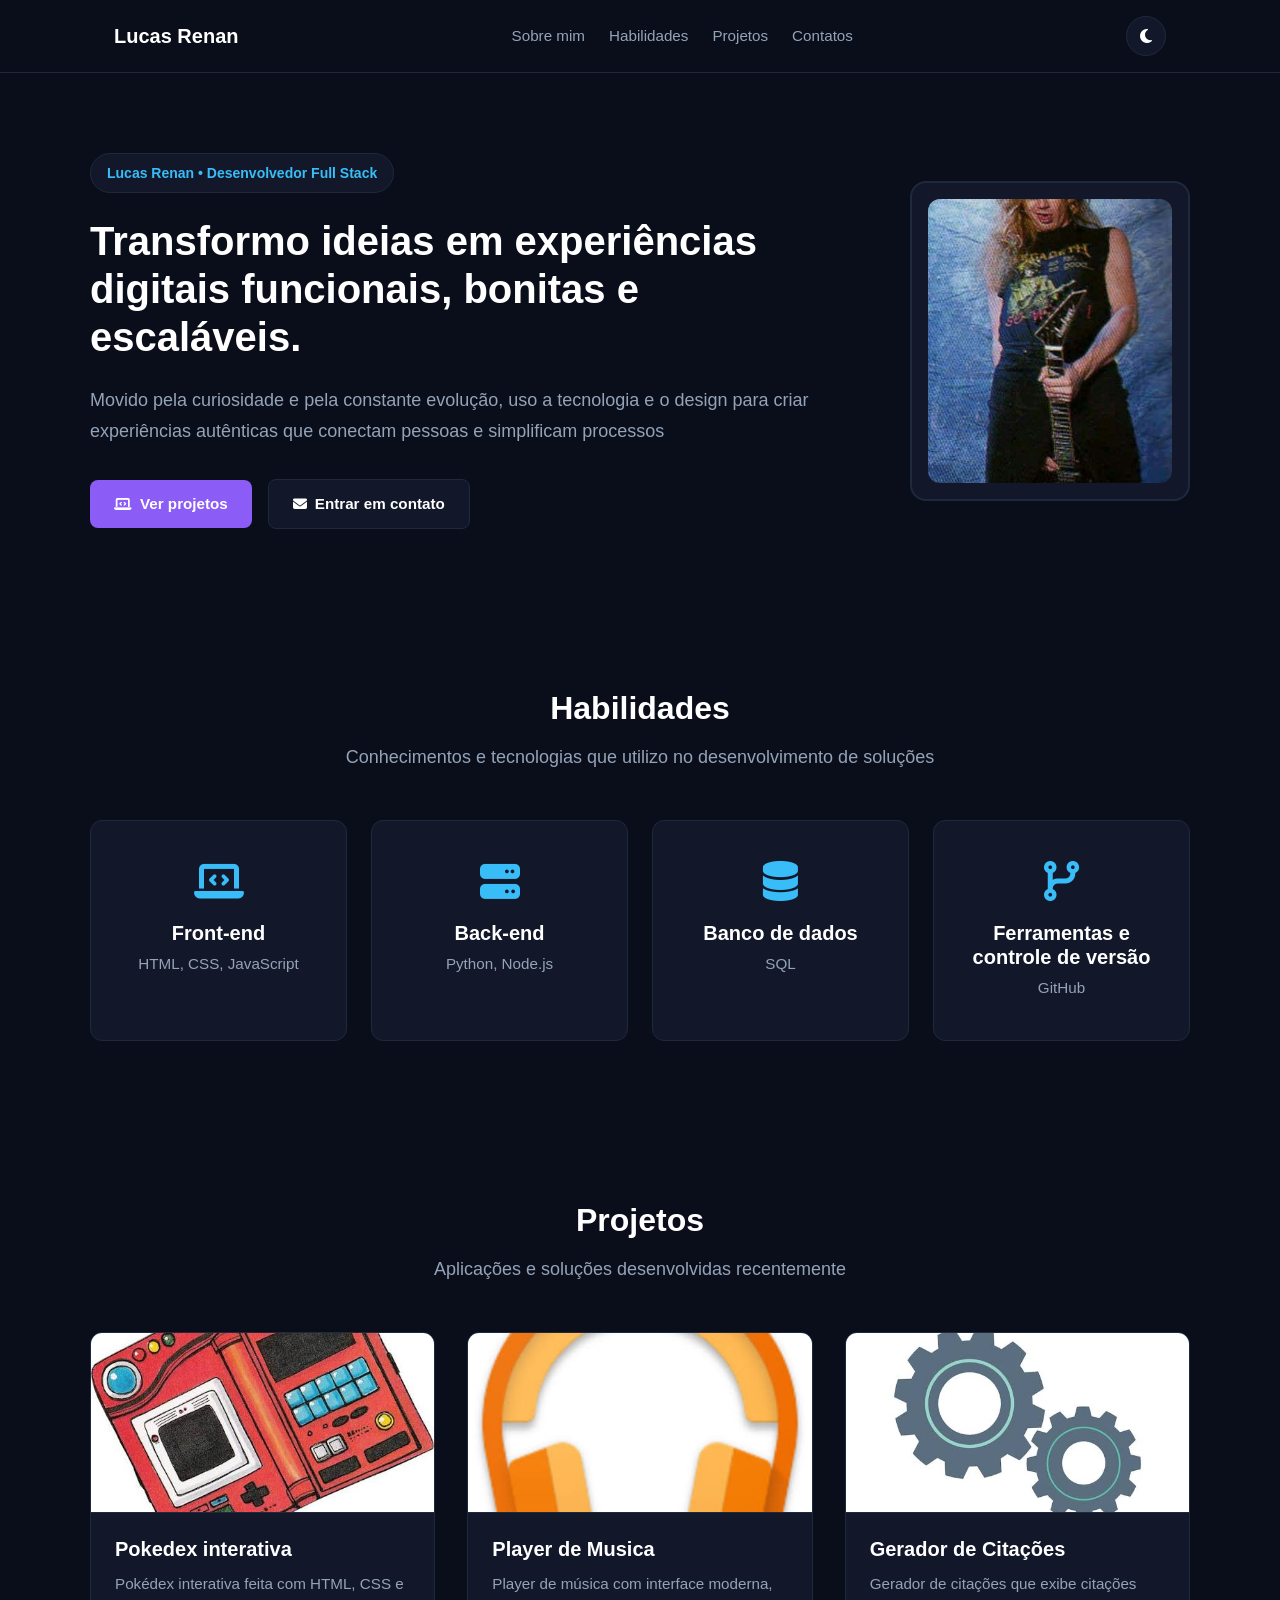
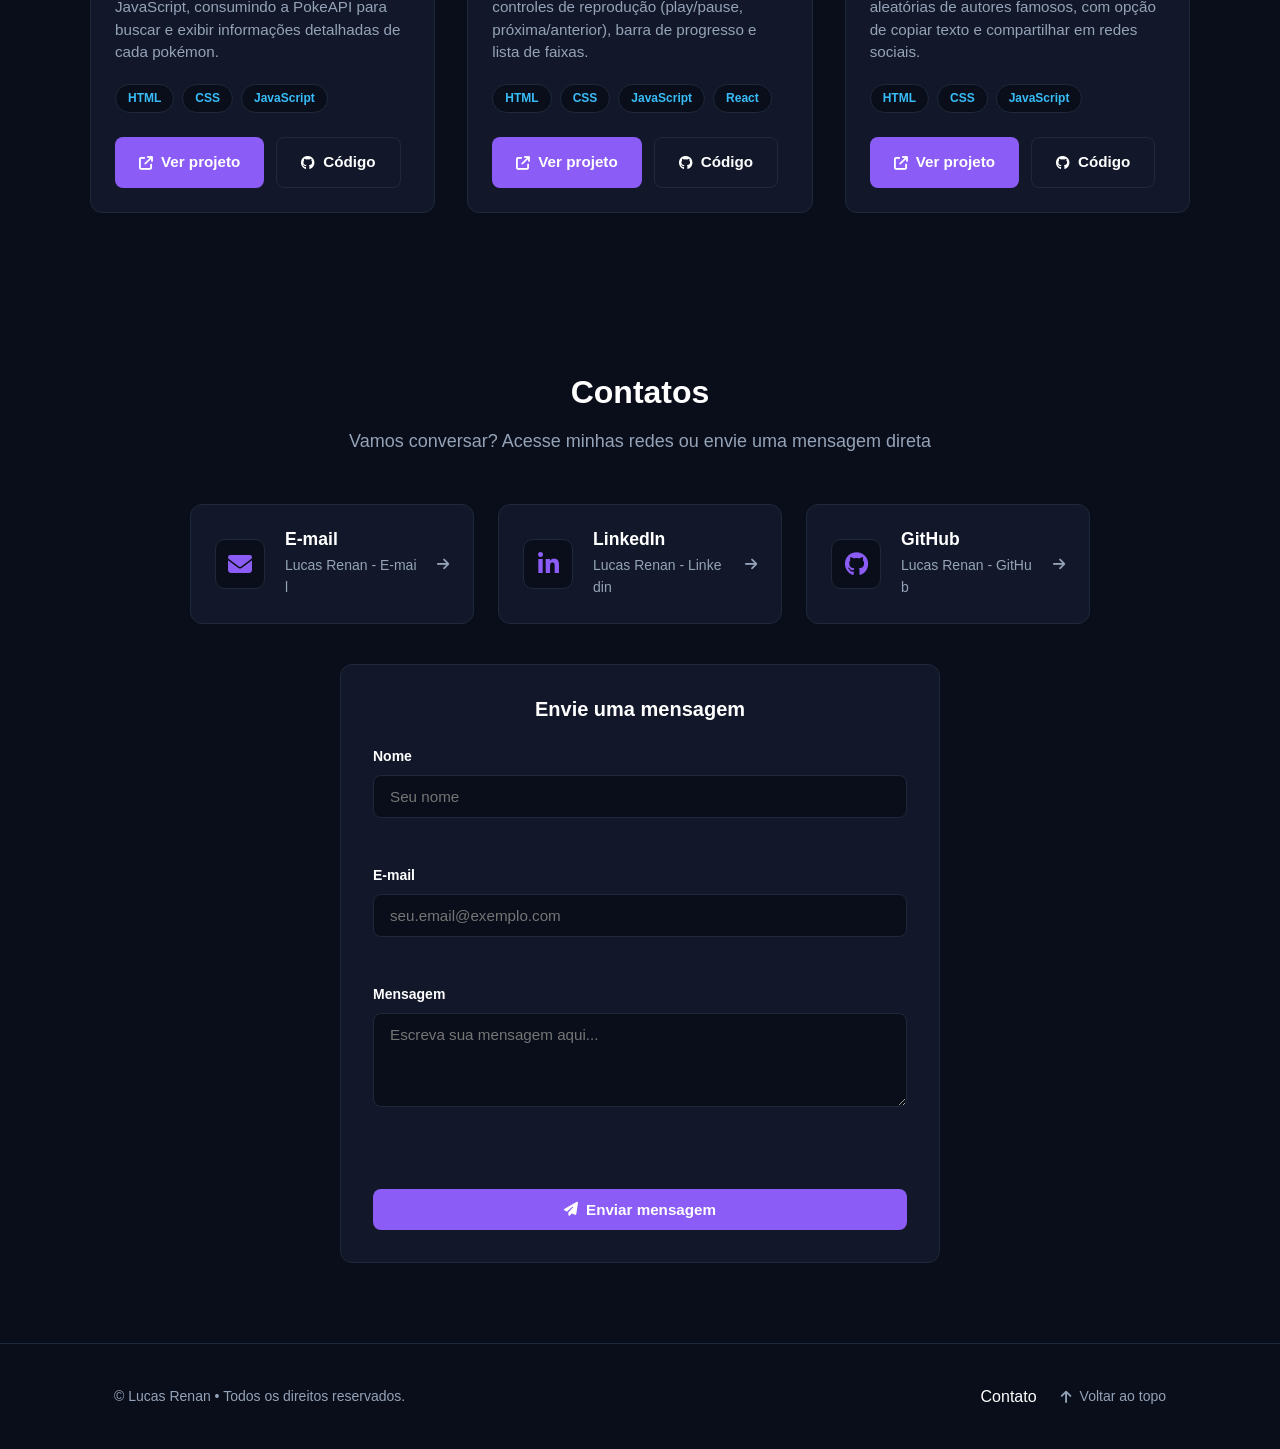
==== commit 9b784de5: "Add files via upload" ====
--- a/index.html
+++ b/index.html
@@ -76,10 +76,8 @@
 
                 <div class="apresentacao-visual">
                     <div class="moldura-foto">
-                        <div class="foto-placeholder">
-                            <i class=""></i>
-                            <img class="foto" src="img/eu.jpg" alt="Foto Lucas" />
-                        </div>
+                        <!-- Espaço para sua foto de perfil: coloque o arquivo da foto na pasta img/ e ajuste o nome no src -->
+                        <img src="img/lucas renan rp master.jpg" alt="Foto de perfil" class="foto-perfil">
                     </div>
                 </div>
             </div>
@@ -184,7 +182,8 @@
 
                 <div class="campo-grupo">
                     <label for="campo-nome" class="rotulo-campo">Nome</label>
-                    <input type="text" id="campo-nome" class="campo-texto" placeholder="Seu nome" minlength="3" required>
+                    <input type="text" id="campo-nome" class="campo-texto" placeholder="Seu nome" minlength="3"
+                        required>
                     <span id="erro-nome" class="texto-erro"></span>
                 </div>
 
--- a/style.css
+++ b/style.css
@@ -292,6 +292,15 @@
     width: 280px;
 }
 
+.foto-perfil,
+.foto {
+    border-radius: 12px;
+    display: block;
+    height: 100%;
+    object-fit: cover;
+    width: 100%;
+}
+
 .foto-placeholder {
     align-items: center;
     border: 2px dashed var(--cor-borda);
